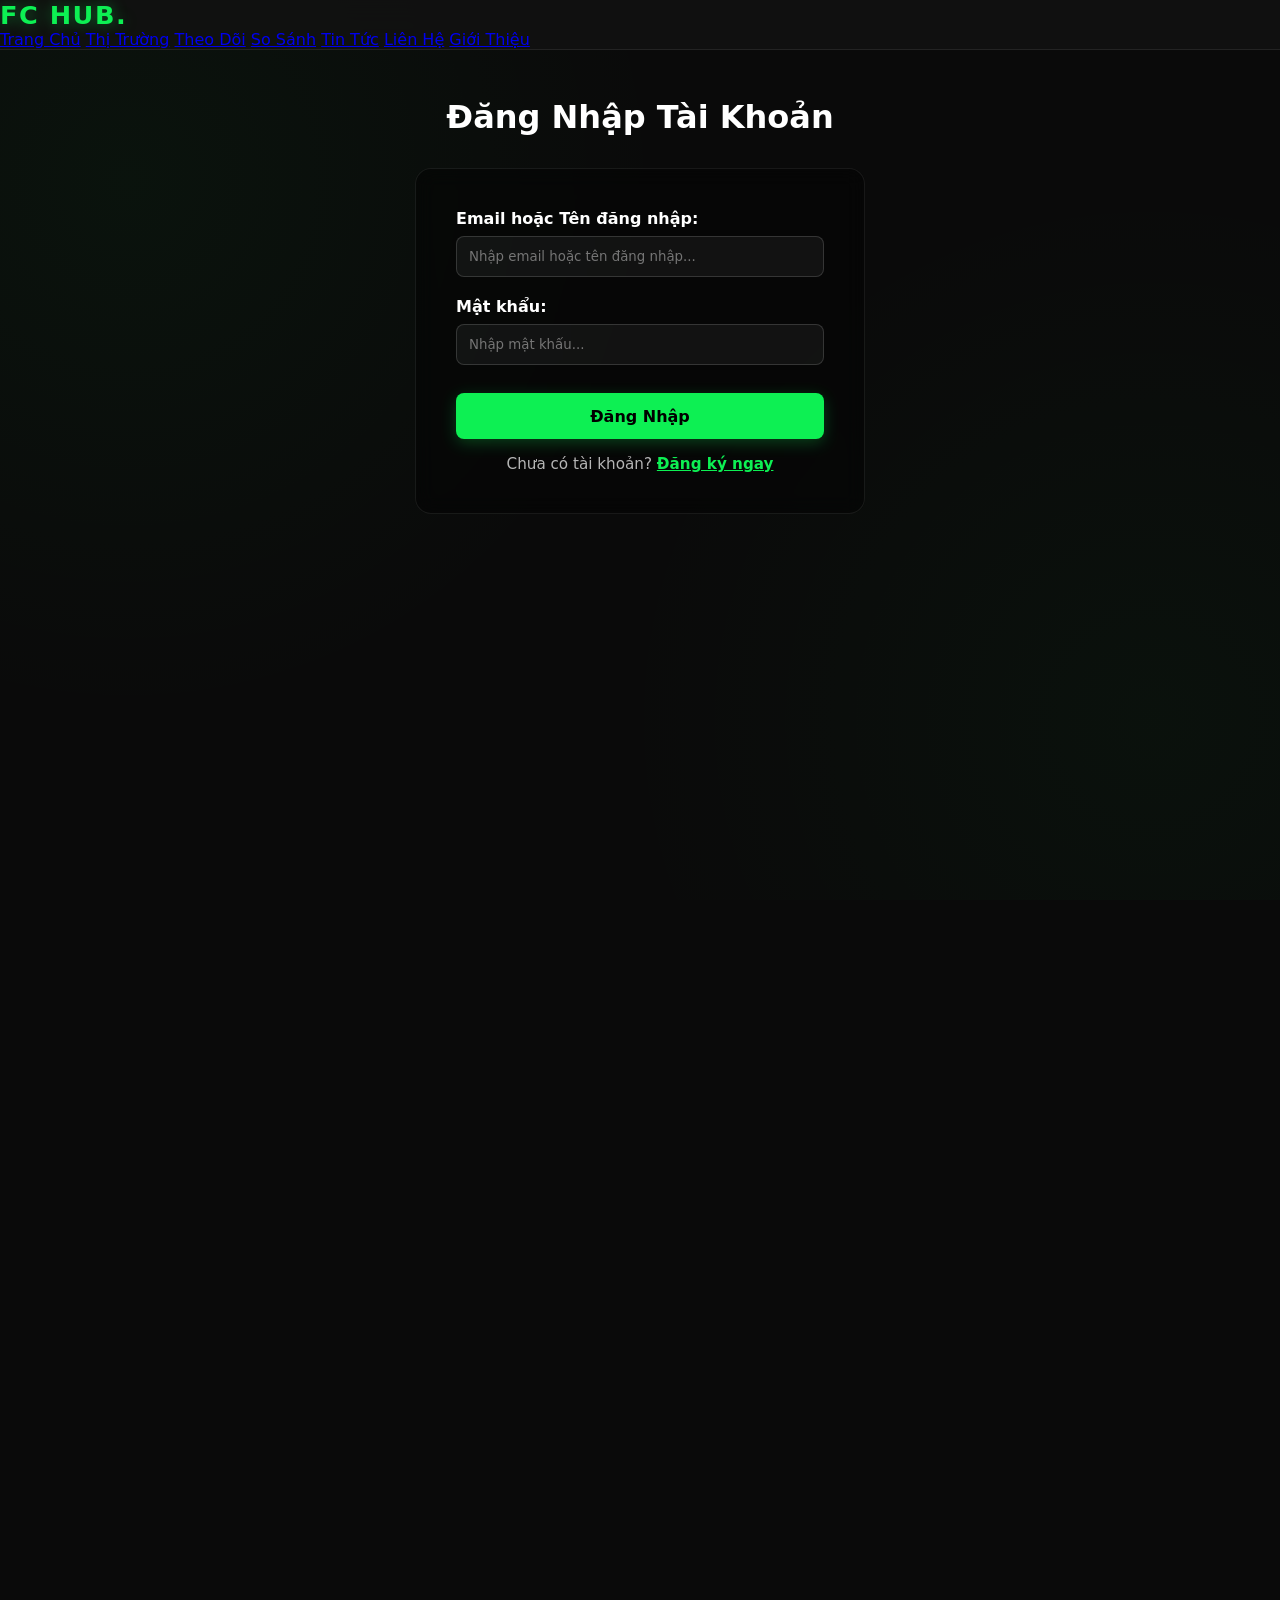
==== filehtml/news.html @ f58f59a7 "Initial commit" ====
<!DOCTYPE html>
<html lang="vi">
<head>
    <meta charset="UTF-8">
    <meta name="viewport" content="width=device-width, initial-scale=1.0">
    <title>Tin Tức - FC HUB</title>
    <link rel="stylesheet" href="style.css">
    <style>
        .news-container { max-width: 1200px; margin: 2rem auto; padding: 0 1rem; }

        /* Tin nổi bật (Hero News) */
        .hero-news {
            position: relative;
            width: 100%;
            height: 450px;
            border-radius: 20px;
            overflow: hidden;
            margin-bottom: 3rem;
            cursor: pointer;
        }
        .hero-news img {
            width: 100%; height: 100%; object-fit: cover;
            transition: transform 0.8s ease;
        }
        .hero-news:hover img { transform: scale(1.05); }
        .hero-news-overlay {
            position: absolute; inset: 0;
            background: linear-gradient(to top, rgba(0,0,0,0.9) 0%, rgba(0,0,0,0.2) 100%);
            display: flex; flex-direction: column; justify-content: flex-end; padding: 3rem;
        }
        .tag-hot {
            background: #ef4444; color: white; padding: 5px 12px; border-radius: 6px;
            font-size: 0.85rem; font-weight: bold; width: fit-content; margin-bottom: 15px;
            letter-spacing: 1px; animation: pulse 2s infinite;
        }
        .hero-news-overlay h2 { color: #fff; font-size: 2.5rem; margin-bottom: 10px; text-shadow: 0 4px 10px rgba(0,0,0,0.5); }
        .hero-news-overlay p { color: #d1d5db; font-size: 1.1rem; max-width: 800px; margin-bottom: 15px; }
        
        @keyframes pulse { 0% { box-shadow: 0 0 0 0 rgba(239,68,68,0.7); } 70% { box-shadow: 0 0 0 10px rgba(239,68,68,0); } 100% { box-shadow: 0 0 0 0 rgba(239,68,68,0); } }

        /* Bộ lọc tin tức */
        .news-filter {
            display: flex; gap: 15px; margin-bottom: 2rem; border-bottom: 1px solid rgba(255,255,255,0.1); padding-bottom: 15px; overflow-x: auto;
        }
        .filter-btn {
            background: transparent; color: #9ca3af; border: none; font-size: 1.1rem; font-weight: 600; cursor: pointer;
            padding: 8px 16px; border-radius: 20px; transition: all 0.3s; white-space: nowrap;
        }
        .filter-btn:hover { color: #fff; background: rgba(255,255,255,0.05); }
        .filter-btn.active { background: #10b981; color: #fff; box-shadow: 0 4px 15px rgba(16,185,129,0.3); }

        /* Lưới tin tức */
        .news-grid {
            display: grid; grid-template-columns: repeat(auto-fill, minmax(320px, 1fr)); gap: 2rem;
        }
        .news-card {
            background: rgba(20,20,20,0.8); border: 1px solid rgba(255,255,255,0.05); border-radius: 16px;
            overflow: hidden; transition: all 0.4s ease; cursor: pointer; display: flex; flex-direction: column;
        }
        .news-card:hover { transform: translateY(-8px); border-color: rgba(16,185,129,0.4); box-shadow: 0 10px 25px rgba(0,0,0,0.5); }
        .news-img {
            width: 100%; height: 200px; overflow: hidden; position: relative;
        }
        .news-img img { width: 100%; height: 100%; object-fit: cover; transition: transform 0.5s; }
        .news-card:hover .news-img img { transform: scale(1.1); }
        
        .news-tag {
            position: absolute; top: 12px; left: 12px; background: rgba(0,0,0,0.7); color: #10b981;
            padding: 4px 10px; border-radius: 6px; font-size: 0.8rem; font-weight: bold; backdrop-filter: blur(4px); border: 1px solid rgba(16,185,129,0.3);
        }
        
        .news-content { padding: 1.5rem; flex-grow: 1; display: flex; flex-direction: column; }
        .news-content h3 { color: #fff; font-size: 1.25rem; margin-bottom: 10px; line-height: 1.4; transition: color 0.3s; }
        .news-card:hover .news-content h3 { color: #10b981; }
        .news-content p { color: #9ca3af; font-size: 0.95rem; margin-bottom: 15px; flex-grow: 1; display: -webkit-box; -webkit-line-clamp: 3; -webkit-box-orient: vertical; overflow: hidden; }
        .news-meta { display: flex; justify-content: space-between; color: #6b7280; font-size: 0.85rem; border-top: 1px solid rgba(255,255,255,0.05); padding-top: 12px; }
    </style>
</head>
<body>
    <nav class="navbar">
        <div class="logo">FC <span>HUB</span></div>
        <ul class="nav-links">
            <li><a href="index.html">Trang Chủ</a></li>
            <li><a href="news.html" class="active">Tin Tức</a></li>
            <li><a href="market.html">Thị Trường</a></li>
            <li><a href="compare.html">So Sánh</a></li>
            <li><a href="shortlist.html">Theo Dõi</a></li>
        </ul>
    </nav>

    <main class="news-container">
        <!-- TIN NỔI BẬT -->
        <section class="hero-news">
            <img src="https://images.unsplash.com/photo-1508344928928-7165b67de128?auto=format&fit=crop&q=80&w=2000" alt="Bóng đá">
            <div class="hero-news-overlay">
                <span class="tag-hot">🔥 HOT TREND</span>
                <h2>Kylian Mbappé chính thức trở thành cầu thủ đắt giá nhất FC HUB Mùa Giải Mới</h2>
                <p>Với phong độ hủy diệt, chỉ số OVR của tiền đạo người Pháp đã chạm mốc 97, kéo theo mức giá trên TTCN cán mốc 2.4 Tỷ điểm.</p>
                <div style="color: #9ca3af; font-size: 0.9rem;">⏳ Đăng 2 giờ trước • 👁️ 15,204 lượt xem</div>
            </div>
        </section>

        <!-- BỘ LỌC TABS -->
        <div class="news-filter">
            <button class="filter-btn active" data-filter="all">Tất cả</button>
            <button class="filter-btn" data-filter="transfer">Chuyển Nhượng</button>
            <button class="filter-btn" data-filter="tournament">Giải Đấu eSports</button>
            <button class="filter-btn" data-filter="update">Cập Nhật Game</button>
        </div>

        <!-- LƯỚI TIN TỨC -->
        <div class="news-grid" id="news-grid">
            <article class="news-card" data-category="transfer">
                <div class="news-img">
                    <span class="news-tag">Chuyển Nhượng</span>
                    <img src="https://images.unsplash.com/photo-1551280857-2b9ebf262c5a?auto=format&fit=crop&q=80&w=800" alt="News">
                </div>
                <div class="news-content">
                    <h3>Jude Bellingham được đại gia săn đón với mức giá kỷ lục</h3>
                    <p>Ngôi sao trẻ tuyến giữa đang là tâm điểm của kỳ chuyển nhượng tuần này sau khi thẻ bài OVR 96 của anh được nâng cấp bộ kỹ năng ẩn.</p>
                    <div class="news-meta"><span>✍️ Admin</span><span>🕒 4 giờ trước</span></div>
                </div>
            </article>
            
            <article class="news-card" data-category="update">
                <div class="news-img">
                    <span class="news-tag">Cập Nhật Cầu Thủ</span>
                    <img src="https://images.unsplash.com/photo-1600250395221-ea501659fbb7?auto=format&fit=crop&q=80&w=800" alt="News">
                </div>
                <div class="news-content">
                    <h3>Nerf khẩn cấp Van Dijk - Phòng ngự bớt "Ảo" hơn?</h3>
                    <p>Bản cập nhật rạng sáng nay đã tinh chỉnh lại AI chọn vị trí của trung vệ người Hà Lan để đảm bảo tính công bằng trong các trận xếp hạng.</p>
                    <div class="news-meta"><span>✍️ System</span><span>🕒 12 giờ trước</span></div>
                </div>
            </article>

            <article class="news-card" data-category="tournament">
                <div class="news-img">
                    <span class="news-tag">Giải Đấu eSports</span>
                    <img src="https://images.unsplash.com/photo-1542751371-adc38448a05e?auto=format&fit=crop&q=80&w=800" alt="News">
                </div>
                <div class="news-content">
                    <h3>Khởi tranh giải đấu FC Pro Open 2026 với giải thưởng 500.000$</h3>
                    <p>Hàng ngàn tuyển thủ chuyên nghiệp đã sẵn sàng tranh tài. Đăng ký ngay đội hình của bạn để có cơ hội nhận gói quà giới hạn.</p>
                    <div class="news-meta"><span>✍️ eSports Team</span><span>🕒 1 ngày trước</span></div>
                </div>
            </article>

            <article class="news-card" data-category="transfer">
                <div class="news-img">
                    <span class="news-tag">Thị Trường</span>
                    <img src="https://images.unsplash.com/photo-1574629810360-7efbb1925713?auto=format&fit=crop&q=80&w=800" alt="News">
                </div>
                <div class="news-content">
                    <h3>Lionel Messi: Giá trị thẻ vàng giảm sút sau bản cập nhật META</h3>
                    <p>Do xu hướng sử dụng cầu thủ thể hình to cao, mức giá của thẻ LM10 đã giảm 15% trong vòng 3 ngày qua trên chợ chuyển nhượng.</p>
                    <div class="news-meta"><span>✍️ Market Analyst</span><span>🕒 2 ngày trước</span></div>
                </div>
            </article>
        </div>
    </main>

    <script src="app.js"></script>
</body>
</html>
---- filehtml/style.css ----
/* --- BIẾN MÀU SẮC & HIỆU ỨNG CHUNG --- */
:root {
    --primary-color: #0df053;
    --primary-hover: #0bc744;
    --bg-dark: #0a0a0a;
    --bg-card: rgba(25, 25, 25, 0.75);
    --bg-navbar: rgba(18, 18, 18, 0.85);
    --text-main: #ffffff;
    --text-muted: #a0a0a0;
    --border-color: rgba(255, 255, 255, 0.08);
    --border-hover: rgba(13, 240, 83, 0.4);
    --danger: #ff4757;
    --transition: all 0.35s cubic-bezier(0.4, 0, 0.2, 1);
}

* {
    margin: 0;
    padding: 0;
    box-sizing: border-box;
    font-family: 'Segoe UI', system-ui, -apple-system, sans-serif;
}

body {
    background-color: var(--bg-dark);
    color: var(--text-main);
    min-height: 100vh;
    display: flex;
    flex-direction: column;
    background-image: radial-gradient(circle at 10% 20%, rgba(13, 240, 83, 0.04) 0%, transparent 40%),
                      radial-gradient(circle at 90% 80%, rgba(13, 240, 83, 0.03) 0%, transparent 40%);
}

/* --- THANH ĐIỀU HƯỚNG (GLASSMORPHISM NAVBAR) --- */
header {
    background-color: var(--bg-navbar);
    backdrop-filter: blur(12px);
    -webkit-backdrop-filter: blur(12px);
    border-bottom: 1px solid var(--border-color);
    position: sticky;
    top: 0;
    z-index: 1000;
}

.navbar {
    max-width: 1200px;
    margin: 0 auto;
    padding: 1rem 2rem;
    display: flex;
    justify-content: space-between;
    align-items: center;
}

.logo {
    font-size: 1.6rem;
    font-weight: 900;
    color: var(--primary-color);
    text-decoration: none;
    letter-spacing: 1.5px;
    text-shadow: 0 0 15px rgba(13, 240, 83, 0.4);
}

.nav-links {
    list-style: none;
    display: flex;
    gap: 1rem;
}

.nav-links a {
    text-decoration: none;
    color: var(--text-muted);
    font-weight: 500;
    transition: var(--transition);
    padding: 0.5rem 0.85rem;
    border-radius: 8px;
    font-size: 0.95rem;
}

.nav-links a:hover,
.nav-links a.active {
    color: var(--primary-color);
    background-color: rgba(13, 240, 83, 0.08);
}

/* --- CONTAINER CHÍNH --- */
.container {
    max-width: 1200px;
    margin: 0 auto;
    padding: 2.5rem 2rem;
    flex: 1;
    width: 100%;
}

.page-title {
    font-size: 2.2rem;
    font-weight: 800;
    margin-bottom: 0.4rem;
    letter-spacing: -0.5px;
}

.page-desc {
    color: var(--text-muted);
    margin-bottom: 2rem;
    font-size: 1.05rem;
}

/* --- THANH TÌM KIẾM & BỘ LỌC --- */
.filter-bar {
    display: grid;
    grid-template-columns: 2fr 1fr 1fr;
    gap: 1rem;
    margin-bottom: 2rem;
    background: var(--bg-card);
    padding: 1.25rem;
    border-radius: 14px;
    border: 1px solid var(--border-color);
    backdrop-filter: blur(10px);
}

.filter-input, .filter-select {
    width: 100%;
    padding: 0.75rem 1rem;
    background-color: rgba(0, 0, 0, 0.4);
    border: 1px solid var(--border-color);
    color: var(--text-main);
    border-radius: 8px;
    font-size: 0.95rem;
    outline: none;
    transition: var(--transition);
}

.filter-input:focus, .filter-select:focus {
    border-color: var(--primary-color);
    box-shadow: 0 0 10px rgba(13, 240, 83, 0.2);
}

/* --- LƯỚI & THẺ CẦU THỦ (PLAYER CARDS) --- */
.grid-system {
    display: grid;
    grid-template-columns: repeat(auto-fill, minmax(260px, 1fr));
    gap: 1.75rem;
}

.player-card {
    background-color: var(--bg-card);
    border: 1px solid var(--border-color);
    border-radius: 16px;
    padding: 1.5rem;
    text-align: center;
    transition: var(--transition);
    position: relative;
    overflow: hidden;
    backdrop-filter: blur(12px);
    box-shadow: 0 8px 32px rgba(0, 0, 0, 0.37);
}

.player-card::before {
    content: '';
    position: absolute;
    top: 0;
    left: 0;
    width: 100%;
    height: 3px;
    background: linear-gradient(90deg, transparent, var(--primary-color), transparent);
    opacity: 0;
    transition: var(--transition);
}

.player-card:hover {
    transform: translateY(-6px);
    border-color: var(--border-hover);
    box-shadow: 0 12px 35px rgba(13, 240, 83, 0.15);
}

.player-card:hover::before {
    opacity: 1;
}

/* SỬA TRIỆT ĐỂ LỖI ẢNH: Đảm bảo khung tròn cố định, cắt ảnh hoàn hảo */
.player-avatar-wrapper {
    width: 96px;
    height: 96px;
    margin: 0 auto 1.2rem;
    border-radius: 50%;
    padding: 3px;
    background: linear-gradient(135deg, var(--primary-color), #00511f);
    box-shadow: 0 4px 15px rgba(13, 240, 83, 0.3);
}

.player-avatar {
    width: 100%;
    height: 100%;
    border-radius: 50%;
    object-fit: cover;
    background-color: #1a1a1a;
    display: block;
}

.player-name {
    font-size: 1.2rem;
    font-weight: 700;
    margin-bottom: 0.3rem;
}

.player-pos {
    font-size: 0.85rem;
    color: var(--primary-color);
    font-weight: 700;
    text-transform: uppercase;
    letter-spacing: 0.5px;
    margin-bottom: 1rem;
}

.player-stats {
    display: flex;
    justify-content: space-around;
    background: rgba(0, 0, 0, 0.3);
    padding: 0.65rem;
    border-radius: 8px;
    margin-bottom: 1.25rem;
    font-size: 0.85rem;
    color: var(--text-muted);
    border: 1px solid rgba(255, 255, 255, 0.03);
}

.player-stats span b {
    color: var(--text-main);
}

.player-price {
    font-size: 1.1rem;
    font-weight: 800;
    color: var(--primary-color);
    margin-bottom: 1.25rem;
    text-shadow: 0 0 10px rgba(13, 240, 83, 0.2);
}

.card-actions {
    display: flex;
    gap: 0.75rem;
}

.btn {
    flex: 1;
    padding: 0.6rem;
    border: none;
    border-radius: 8px;
    font-weight: 600;
    cursor: pointer;
    transition: var(--transition);
    font-size: 0.85rem;
}

.btn-primary {
    background-color: var(--primary-color);
    color: #000;
    box-shadow: 0 4px 15px rgba(13, 240, 83, 0.25);
}

.btn-primary:hover {
    background-color: var(--primary-hover);
    transform: scale(1.02);
}

.btn-outline {
    background: rgba(255, 255, 255, 0.05);
    border: 1px solid var(--border-color);
    color: var(--text-main);
}

.btn-outline:hover {
    background: rgba(255, 255, 255, 0.1);
    border-color: var(--text-main);
}

.btn-danger {
    background-color: rgba(255, 71, 87, 0.15);
    color: var(--danger);
    border: 1px solid rgba(255, 71, 87, 0.3);
}

.btn-danger:hover {
    background-color: var(--danger);
    color: #fff;
}

/* --- TRANG SO SÁNH (COMPARE) --- */
.compare-container {
    display: flex;
    flex-direction: column;
    gap: 2rem;
}

.compare-selectors {
    display: grid;
    grid-template-columns: 1fr 1fr;
    gap: 1.5rem;
}

.player-select {
    width: 100%;
    padding: 0.85rem 1rem;
    background-color: var(--bg-card);
    border: 1px solid var(--border-color);
    color: var(--text-main);
    border-radius: 10px;
    font-size: 1rem;
    outline: none;
    cursor: pointer;
    transition: var(--transition);
}

.player-select:focus {
    border-color: var(--primary-color);
}

.compare-table-wrapper {
    background-color: var(--bg-card);
    border: 1px solid var(--border-color);
    border-radius: 16px;
    padding: 2rem;
    min-height: 300px;
    backdrop-filter: blur(12px);
}

.placeholder-text {
    text-align: center;
    color: var(--text-muted);
    padding: 4rem 0;
    font-size: 1.05rem;
}

.compare-grid {
    display: grid;
    grid-template-columns: 1fr 1fr;
    gap: 2.5rem;
    text-align: center;
}

.compare-col {
    display: flex;
    flex-direction: column;
    align-items: center;
    gap: 0.75rem;
}

.compare-stats-list {
    width: 100%;
    margin-top: 1rem;
    display: flex;
    flex-direction: column;
    gap: 0.75rem;
}

.stat-row {
    display: flex;
    justify-content: space-between;
    padding: 0.75rem 1.25rem;
    background: rgba(0, 0, 0, 0.3);
    border-radius: 8px;
    font-size: 0.95rem;
    border: 1px solid rgba(255, 255, 255, 0.03);
}

/* --- MODAL HIỆU ỨNG NỔI --- */
.modal {
    display: none;
    position: fixed;
    z-index: 2000;
    left: 0;
    top: 0;
    width: 100%;
    height: 100%;
    background-color: rgba(0, 0, 0, 0.8);
    backdrop-filter: blur(8px);
    justify-content: center;
    align-items: center;
    animation: fadeIn 0.3s ease;
}

.modal-content {
    background-color: #181818;
    border: 1px solid var(--border-hover);
    padding: 2.5rem;
    border-radius: 20px;
    width: 90%;
    max-width: 480px;
    position: relative;
    box-shadow: 0 20px 50px rgba(0, 0, 0, 0.6);
    animation: scaleUp 0.3s ease;
}

@keyframes fadeIn {
    from { opacity: 0; }
    to { opacity: 1; }
}

@keyframes scaleUp {
    from { transform: scale(0.95); opacity: 0; }
    to { transform: scale(1); opacity: 1; }
}

.close-btn {
    position: absolute;
    top: 1.25rem;
    right: 1.5rem;
    font-size: 1.6rem;
    color: var(--text-muted);
    cursor: pointer;
    transition: var(--transition);
}

.close-btn:hover {
    color: var(--primary-color);
}

/* --- TOAST THÔNG BÁO HIỆN ĐẠI --- */
#toast {
    visibility: hidden;
    min-width: 250px;
    background-color: var(--primary-color);
    color: #000;
    font-weight: 700;
    text-align: center;
    border-radius: 10px;
    padding: 14px 20px;
    position: fixed;
    z-index: 3000;
    right: 30px;
    bottom: 30px;
    box-shadow: 0 10px 30px rgba(13, 240, 83, 0.4);
    transform: translateY(100px);
    opacity: 0;
    transition: all 0.4s cubic-bezier(0.4, 0, 0.2, 1);
}

#toast.show {
    visibility: visible;
    transform: translateY(0);
    opacity: 1;
}

/* --- RESPONSIVE --- */
@media (max-width: 768px) {
    .filter-bar {
        grid-template-columns: 1fr;
    }
    .compare-selectors, .compare-grid {
        grid-template-columns: 1fr;
    }
    .navbar {
        flex-direction: column;
        gap: 1rem;
    }
    .nav-links {
        gap: 0.5rem;
        flex-wrap: wrap;
        justify-content: center;
    }
}
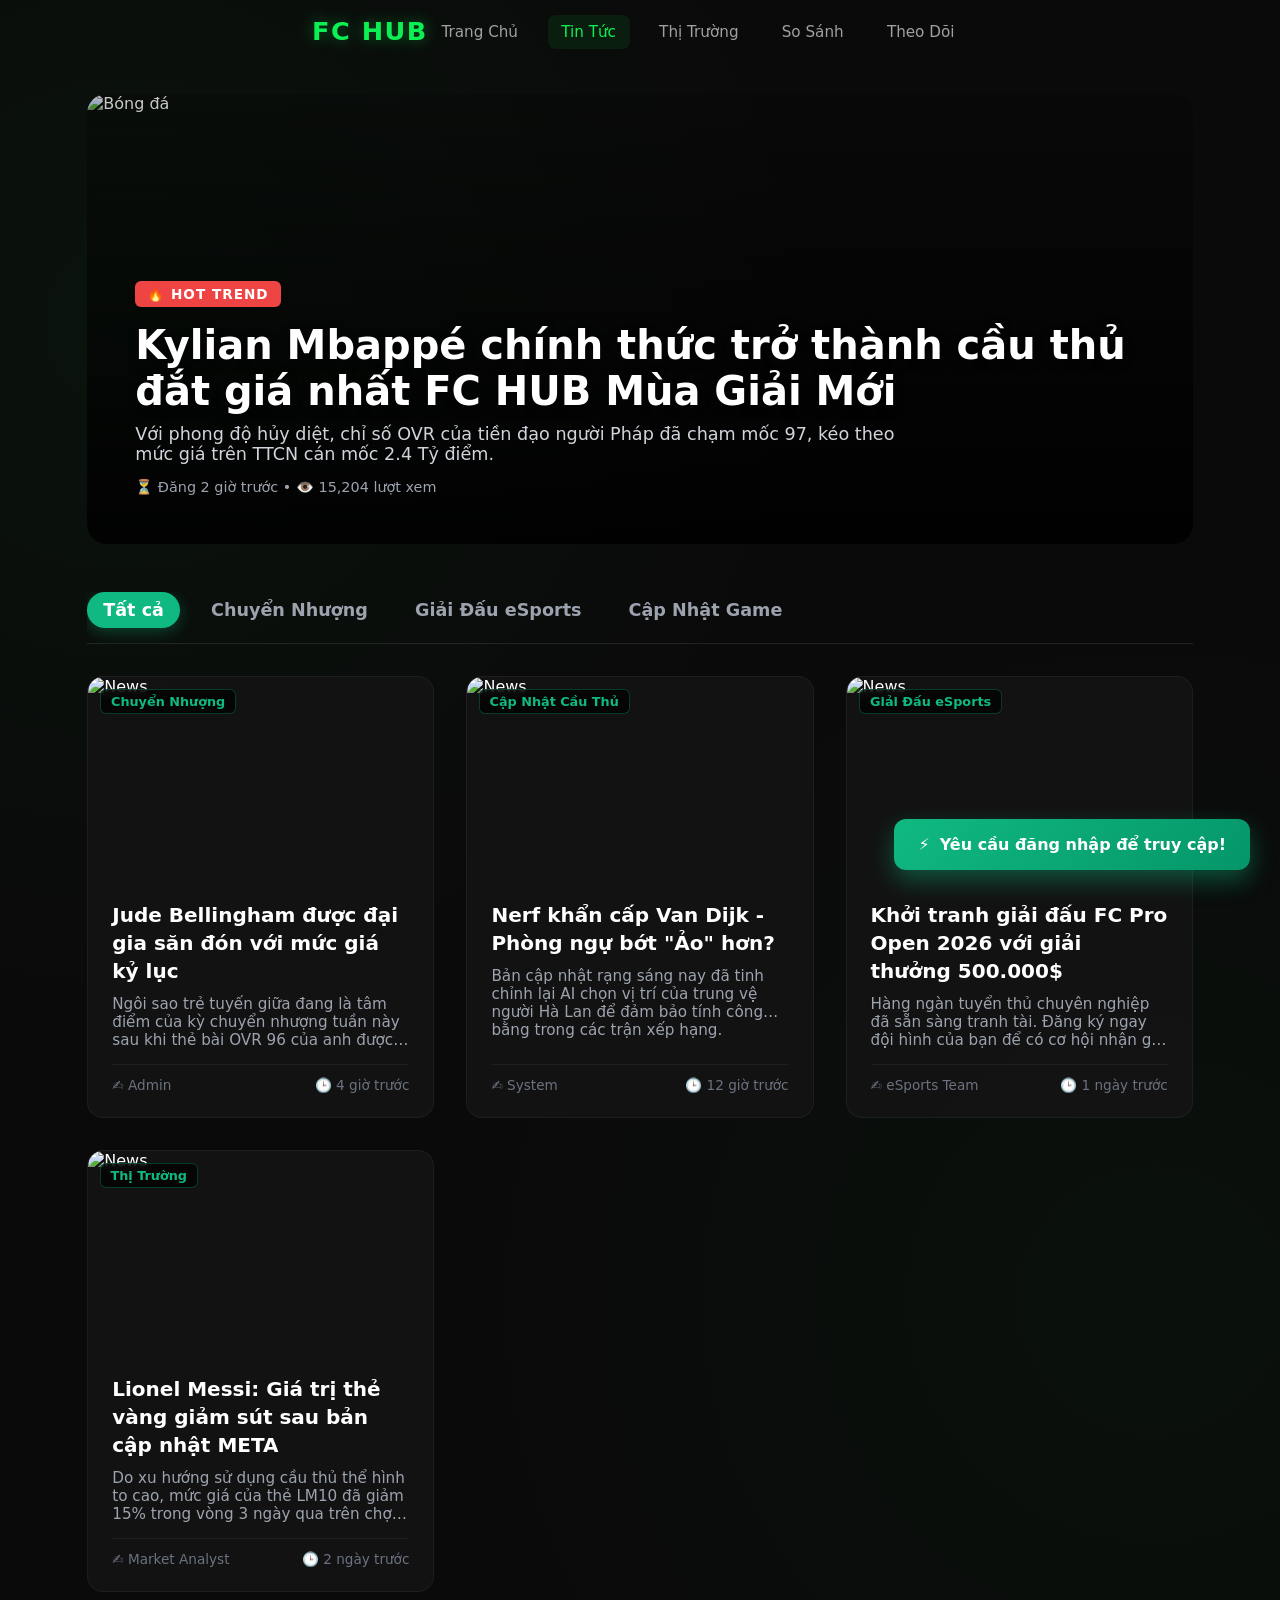
==== commit 79f2e512: "sua file new.html" ====
--- a/filehtml/news.html
+++ b/filehtml/news.html
@@ -7,7 +7,6 @@
     <link rel="stylesheet" href="style.css">
     <style>
         .news-container { max-width: 1200px; margin: 2rem auto; padding: 0 1rem; }
-
         /* Tin nổi bật (Hero News) */
         .hero-news {
             position: relative;
